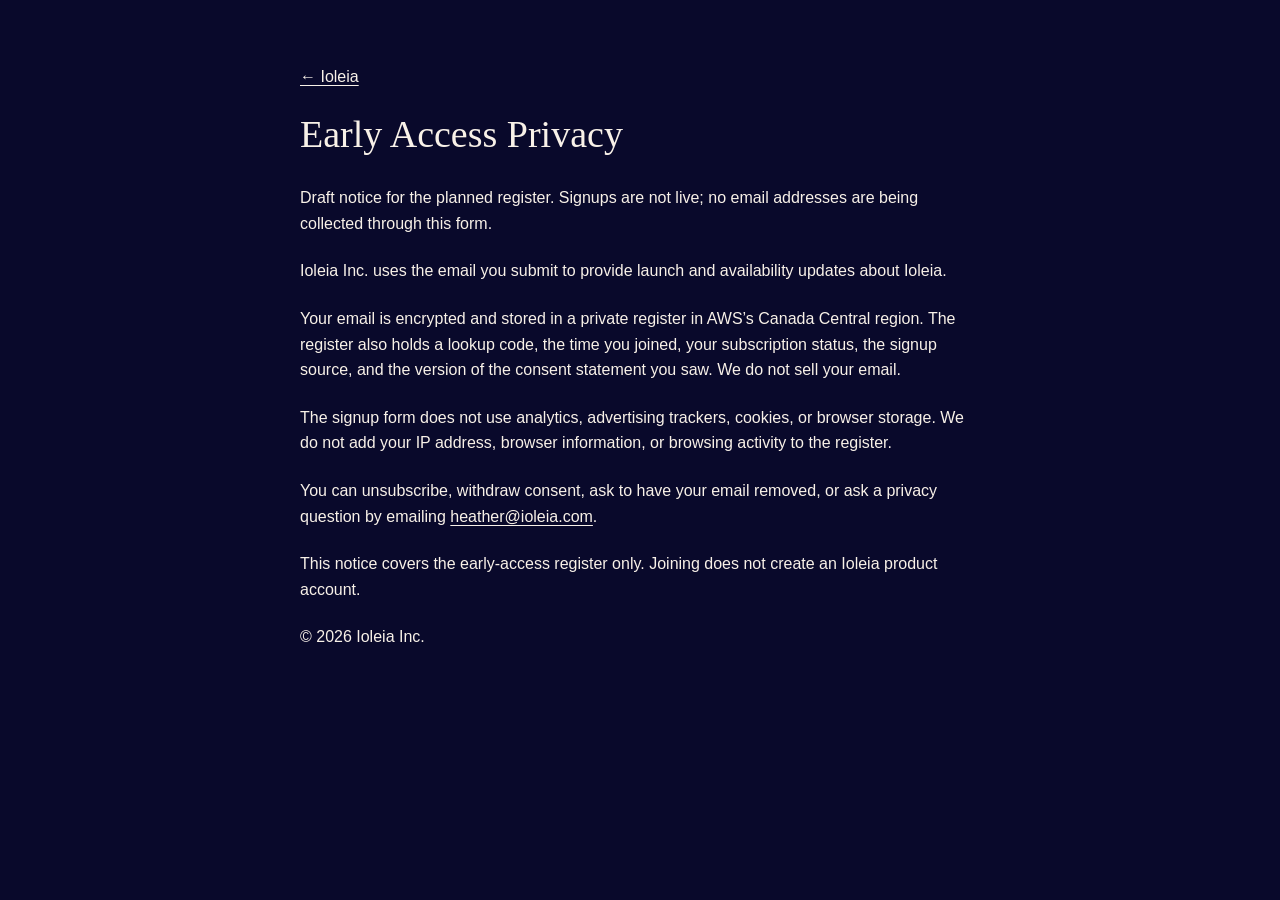
==== early-access-privacy.html @ 9946e4a6 "Prepare bounded website signup and exact-source header; keep AWS pending" ====
<!doctype html>
<html lang="en-CA">
<head>
  <meta charset="utf-8">
  <meta name="viewport" content="width=device-width, initial-scale=1">
  <meta name="referrer" content="no-referrer">
  <meta http-equiv="Content-Security-Policy" content="default-src 'none'; img-src 'self'; style-src 'self'; connect-src 'none'; form-action 'none'; base-uri 'none'; object-src 'none'">
  <title>Early Access Privacy — Ioleia Inc.</title>
  <link rel="icon" href="./assets/ioleia-a2-1-header-ivory.png" type="image/png">
  <link rel="stylesheet" href="./styles.css">
</head>
<body>
  <main class="privacy-main">
    <p><a href="./">← Ioleia</a></p>
    <h1>Early Access Privacy</h1>
    <p class="draft-note">Draft notice for the planned register. Signups are not live; no email addresses are being collected through this form.</p>
    <p>Ioleia Inc. uses the email you submit to provide launch and availability updates about Ioleia.</p>
    <p>Your email is encrypted and stored in a private register in AWS’s Canada Central region. The register also holds a lookup code, the time you joined, your subscription status, the signup source, and the version of the consent statement you saw. We do not sell your email.</p>
    <p>The signup form does not use analytics, advertising trackers, cookies, or browser storage. We do not add your IP address, browser information, or browsing activity to the register.</p>
    <p>You can unsubscribe, withdraw consent, ask to have your email removed, or ask a privacy question by emailing <a href="mailto:heather@ioleia.com">heather@ioleia.com</a>.</p>
    <p>This notice covers the early-access register only. Joining does not create an Ioleia product account.</p>
    <p>© 2026 Ioleia Inc.</p>
  </main>
</body>
</html>
---- styles.css ----
:root{color-scheme:dark;--bg:#09092b;--ivory:#f8f1e8;--muted:#cdc6d8;--soft:#b2abc2;--cyan:#64dfff}
*{box-sizing:border-box}
html{background:var(--bg)}
body{margin:0;min-height:100svh;display:flex;flex-direction:column;isolation:isolate;background:var(--bg);color:var(--ivory);font:16px/1.6 -apple-system,BlinkMacSystemFont,"Segoe UI",sans-serif;-webkit-font-smoothing:antialiased}
a{color:inherit}button,input{font:inherit}button{cursor:pointer}button:disabled{cursor:default;opacity:.6}[hidden]{display:none!important}
button,input,a{-webkit-tap-highlight-color:transparent}
a:focus-visible,button:focus-visible,input:focus-visible,[tabindex="-1"]:focus-visible{outline:2px solid var(--cyan);outline-offset:5px}
.shell{width:min(calc(100% - 80px),1280px);margin-inline:auto}
.sr-only{position:absolute;width:1px;height:1px;padding:0;margin:-1px;overflow:hidden;clip:rect(0,0,0,0);white-space:nowrap;border:0}
.skip-link{position:absolute;top:10px;left:16px;z-index:10;padding:10px 16px;background:var(--ivory);color:var(--bg);transform:translateY(-180%)}.skip-link:focus{transform:none}

.site-header{min-height:74px;display:grid;grid-template-columns:1fr auto 1fr;align-items:center;gap:16px}
.brand-lockup{display:inline-flex;align-items:center;gap:10px;justify-self:start}
.brand-mark{display:block;width:30px;height:30px}
.wordmark{font:400 29px/1.1 Georgia,"Times New Roman",serif;letter-spacing:.12em}
.preview-notice{color:var(--soft);font-size:10px;letter-spacing:.04em;text-align:center}
.motion-control{grid-column:3;justify-self:end;min-height:44px;padding:8px 0 8px 12px;border:0;background:none;color:var(--muted);font-size:11px}

main{flex:1;display:grid;place-items:center;padding:12px 24px 24px;outline:none}
.scene{width:min(100%,760px);display:flex;flex-direction:column;align-items:center;text-align:center}

/* The centre is the approved luminous orb artwork itself, not the A2.1 header mark. */
.orb-art{
  display:block;
  width:clamp(170px,23vh,218px);
  height:auto;
  aspect-ratio:1;
  flex:none;
  margin-bottom:22px;
  object-fit:contain;
  /* Square source crop; preserve original pixels and fade only the surrounding glow. */
  -webkit-mask-image:radial-gradient(circle closest-side at center,#000 0 90%,transparent 96%);
  mask-image:radial-gradient(circle closest-side at center,#000 0 90%,transparent 96%);
}

h1,h2,p{margin:0}
h2{font:400 clamp(38px,4.4vw,60px)/1.08 Georgia,"Times New Roman",serif;letter-spacing:-.035em;text-wrap:balance}
.subhead{margin-top:13px;color:#e4dce9;font:400 24px/1.4 Georgia,"Times New Roman",serif;text-wrap:balance}
.message-copy{max-width:620px;margin:23px auto 0;display:grid;gap:12px;color:var(--muted);font-size:16px;line-height:1.65;text-wrap:pretty}
.emphasis{color:var(--ivory)}
.messages{width:100%}.moment+.moment{margin-top:52px}
.enhanced .messages{display:grid}
.enhanced .moment{grid-area:1/1;align-self:start;opacity:0;pointer-events:none;margin:0}
.enhanced .moment.is-current{opacity:1;pointer-events:auto}
.message-controls{display:flex;justify-content:center;margin:6px 0 10px;gap:0}
.message-controls button{display:grid;place-items:center;width:44px;height:44px;border:0;background:transparent;padding:0}
.message-controls span{width:4px;height:4px;border-radius:50%;background:#77718e}
.message-controls [aria-pressed="true"] span{background:var(--ivory);box-shadow:0 0 7px #f8f1e83b}
.signup-form{width:min(100%,590px)}
body:not(.enhanced) .signup-form{margin-top:32px}
.signup-row{display:grid;grid-template-columns:minmax(0,1fr) auto;gap:10px}
.signup-row input{min-width:0;min-height:52px;padding:12px 16px;border:1px solid #827992;border-radius:4px;background:#0d0d29ed;color:var(--ivory);font-size:16px}
.signup-row input::placeholder{color:#b2a8c3}
.button{min-height:52px;border:1px solid transparent;border-radius:4px;padding:12px 23px;background:var(--ivory);color:var(--bg);font-size:13px;font-weight:600}
.button:hover{background:#e5d9eb}
.signup-meta{margin-top:13px;display:grid;gap:3px;color:var(--soft);font-size:11px;line-height:1.6;text-wrap:balance}
.preview-copy{margin-top:8px;color:var(--soft);font-size:10px}
.form-status:not(:empty){margin:12px auto 0;max-width:520px;padding:10px 14px;border-left:2px solid #ad90df;background:#201b3a;color:var(--ivory);font-size:12px}
.noscript-note{margin-top:12px;font-size:12px;color:var(--soft)}
.site-footer{display:flex;justify-content:flex-end;gap:16px;padding:18px 0 20px;color:var(--soft);font-size:10px}

@media(max-width:800px){.shell{width:calc(100% - 48px)}h2{font-size:46px}.orb-art{width:178px}}
@media(max-width:560px){
 .shell{width:calc(100% - 36px)}
 .site-header{min-height:80px;grid-template-columns:1fr 1fr;gap:0 12px;padding-top:9px;padding-bottom:6px}
 .brand-lockup{gap:8px}
 .brand-mark{width:26px;height:26px}
 .wordmark{font-size:25px}
 .preview-notice{grid-row:2;grid-column:1/-1;font-size:9px}
 .motion-control{grid-column:2;grid-row:1;font-size:10px}
 main{padding:12px 20px 14px}
 .orb-art{width:146px;margin-bottom:17px}
 h2{font-size:38px}.subhead{font-size:21px;margin-top:10px}
 .message-copy{font-size:14px;line-height:1.6;gap:10px;margin-top:19px}
 .message-controls{margin:0 0 6px}
 .signup-row{grid-template-columns:minmax(0,1fr);gap:8px}
 .signup-row input,.button{width:100%;min-height:48px;padding-block:10px}
 .signup-meta{font-size:10px;margin-top:10px}
 .preview-copy{font-size:9px;margin-top:6px}
 .site-footer{font-size:9px;padding:14px 0 16px;gap:8px}
}
@media(max-width:350px){
 main{padding-inline:16px}.shell{width:calc(100% - 32px)}
 .brand-mark{width:24px;height:24px}
 .orb-art{width:122px;margin-bottom:12px}
 h2{font-size:33px}.subhead{font-size:19px}
 .message-copy{font-size:13px;line-height:1.6;margin-top:16px;gap:9px}
 .site-footer{font-size:8px}
}
@media(min-width:561px) and (max-height:780px){
 .site-header{min-height:60px}
 main{padding-block:4px 12px}
 .orb-art{width:150px;margin-bottom:12px}
 h2{font-size:48px}
 .message-copy{margin-top:18px;gap:10px}
 .site-footer{padding-block:10px}
}
@media(prefers-reduced-motion:reduce){
 *,*:before,*:after{animation:none!important;transition:none!important}
 .motion-control{display:none}
}
@media(forced-colors:active){
 .orb-art{display:none}
 .signup-row input,.button{border:1px solid ButtonText}
 .message-controls span{background:GrayText}
 .message-controls [aria-pressed="true"] span{background:CanvasText}
}

.privacy-main{display:block;width:min(calc(100% - 40px),680px);margin:auto;padding:64px 0}.privacy-main h1{font:400 38px/1.2 Georgia,serif;margin-bottom:28px}.privacy-main p{margin:0 0 22px}.privacy-main a{text-underline-offset:3px}
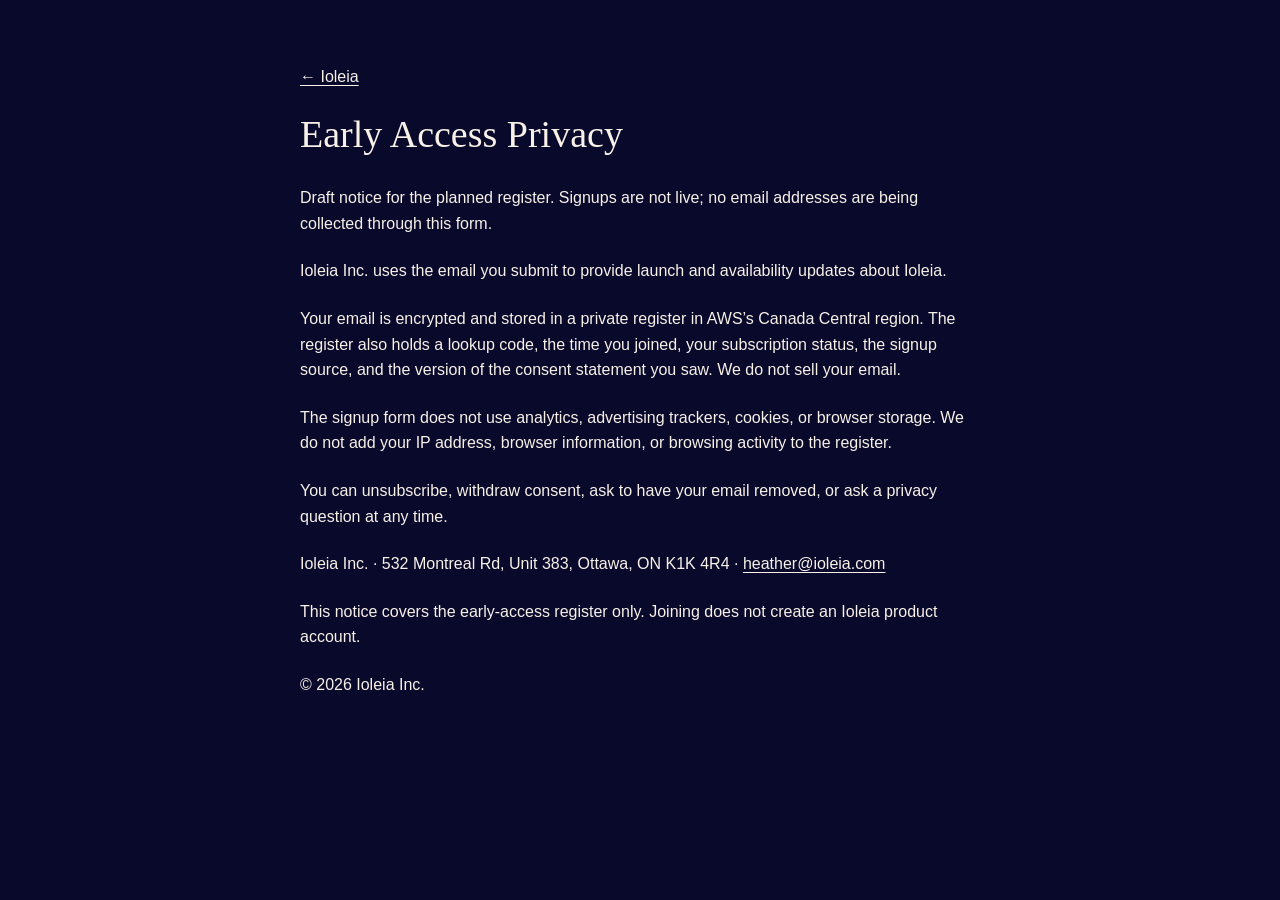
==== commit 8a1b32e9: "website: add business contact to early-access privacy" ====
--- a/early-access-privacy.html
+++ b/early-access-privacy.html
@@ -17,7 +17,8 @@
     <p>Ioleia Inc. uses the email you submit to provide launch and availability updates about Ioleia.</p>
     <p>Your email is encrypted and stored in a private register in AWS’s Canada Central region. The register also holds a lookup code, the time you joined, your subscription status, the signup source, and the version of the consent statement you saw. We do not sell your email.</p>
     <p>The signup form does not use analytics, advertising trackers, cookies, or browser storage. We do not add your IP address, browser information, or browsing activity to the register.</p>
-    <p>You can unsubscribe, withdraw consent, ask to have your email removed, or ask a privacy question by emailing <a href="mailto:heather@ioleia.com">heather@ioleia.com</a>.</p>
+    <p>You can unsubscribe, withdraw consent, ask to have your email removed, or ask a privacy question at any time.</p>
+    <p>Ioleia Inc. · 532 Montreal Rd, Unit 383, Ottawa, ON K1K 4R4 · <a href="mailto:heather@ioleia.com">heather@ioleia.com</a></p>
     <p>This notice covers the early-access register only. Joining does not create an Ioleia product account.</p>
     <p>© 2026 Ioleia Inc.</p>
   </main>
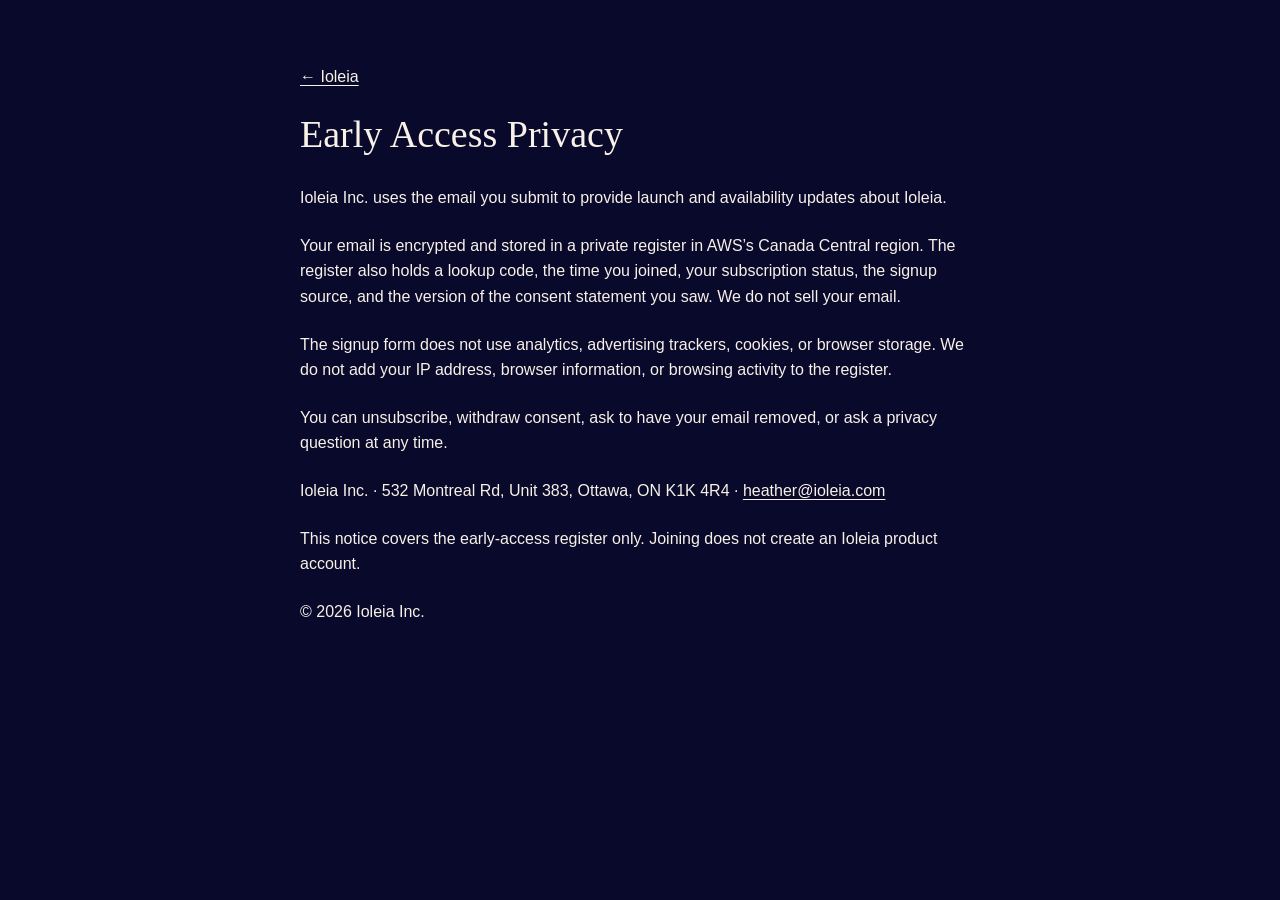
==== commit 54355729: "Launch verified early-access signup with consent v4" ====
--- a/early-access-privacy.html
+++ b/early-access-privacy.html
@@ -13,7 +13,6 @@
   <main class="privacy-main">
     <p><a href="./">← Ioleia</a></p>
     <h1>Early Access Privacy</h1>
-    <p class="draft-note">Draft notice for the planned register. Signups are not live; no email addresses are being collected through this form.</p>
     <p>Ioleia Inc. uses the email you submit to provide launch and availability updates about Ioleia.</p>
     <p>Your email is encrypted and stored in a private register in AWS’s Canada Central region. The register also holds a lookup code, the time you joined, your subscription status, the signup source, and the version of the consent statement you saw. We do not sell your email.</p>
     <p>The signup form does not use analytics, advertising trackers, cookies, or browser storage. We do not add your IP address, browser information, or browsing activity to the register.</p>
